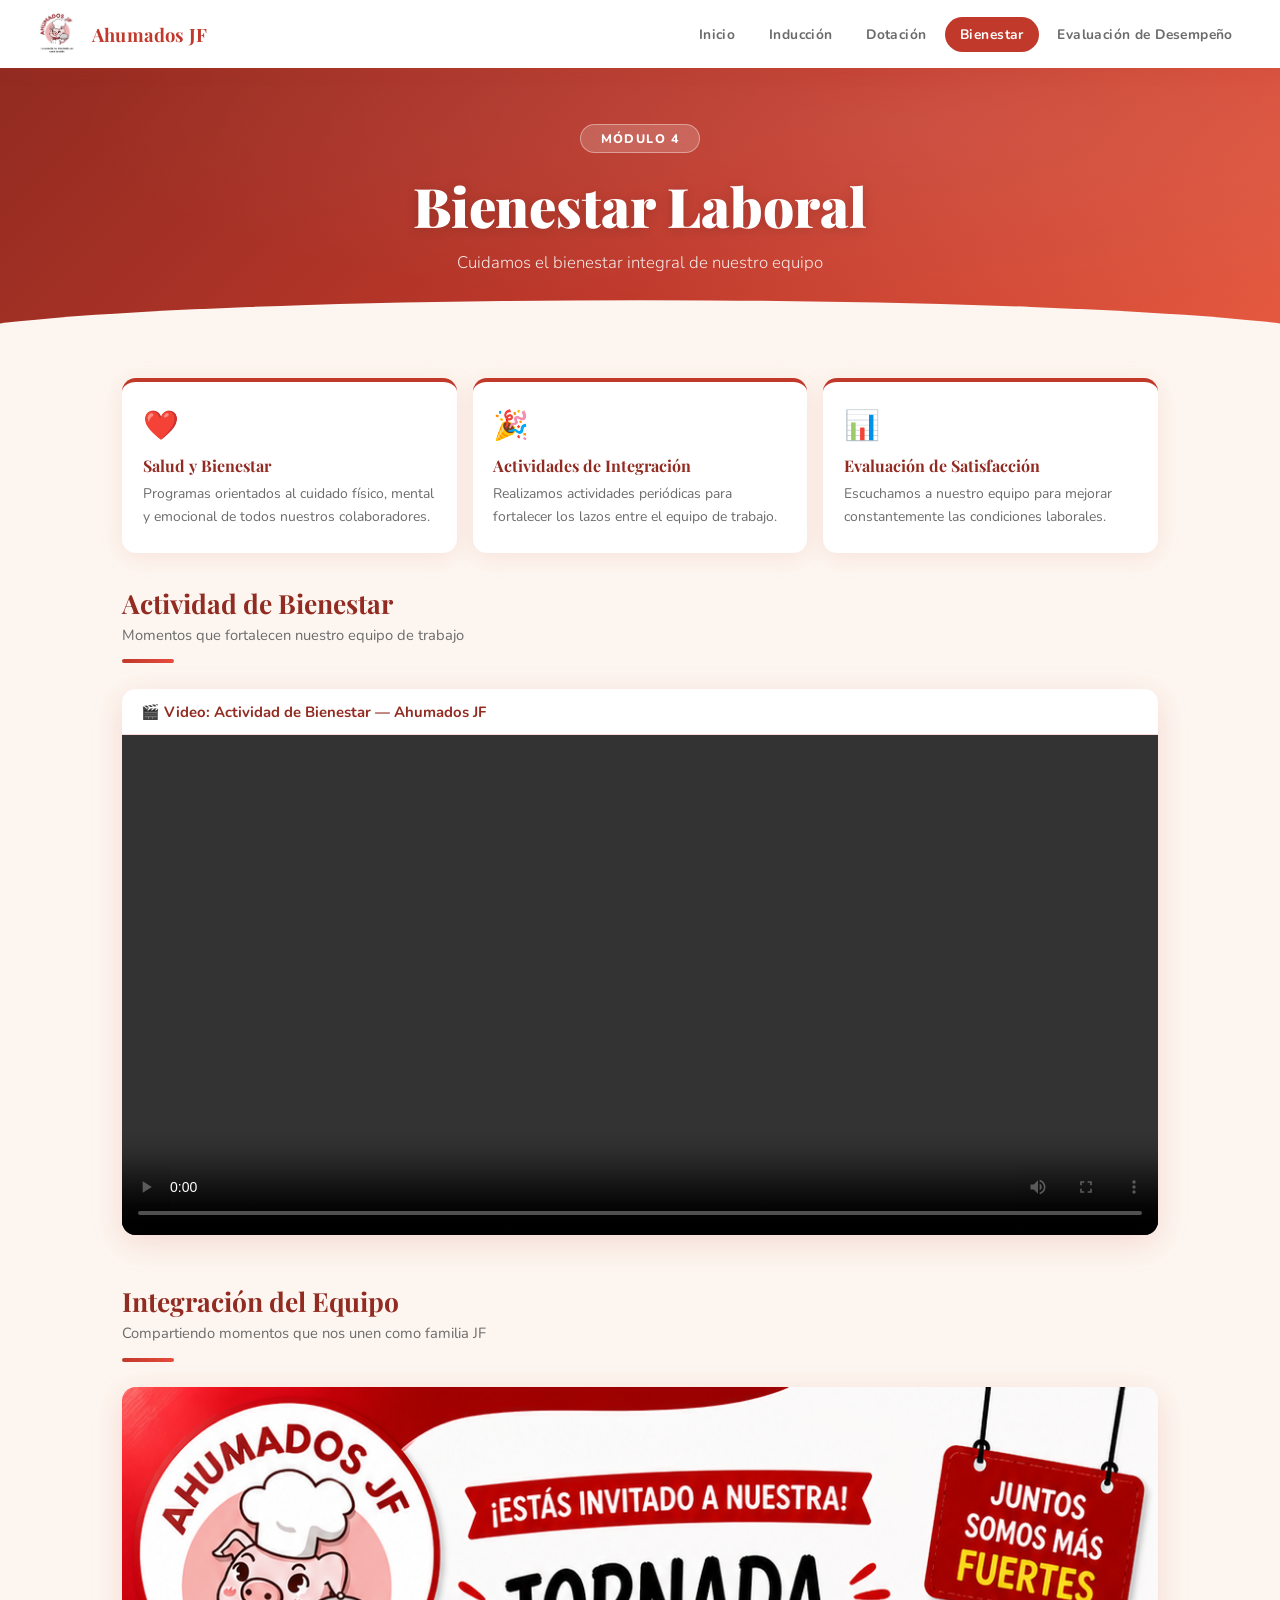
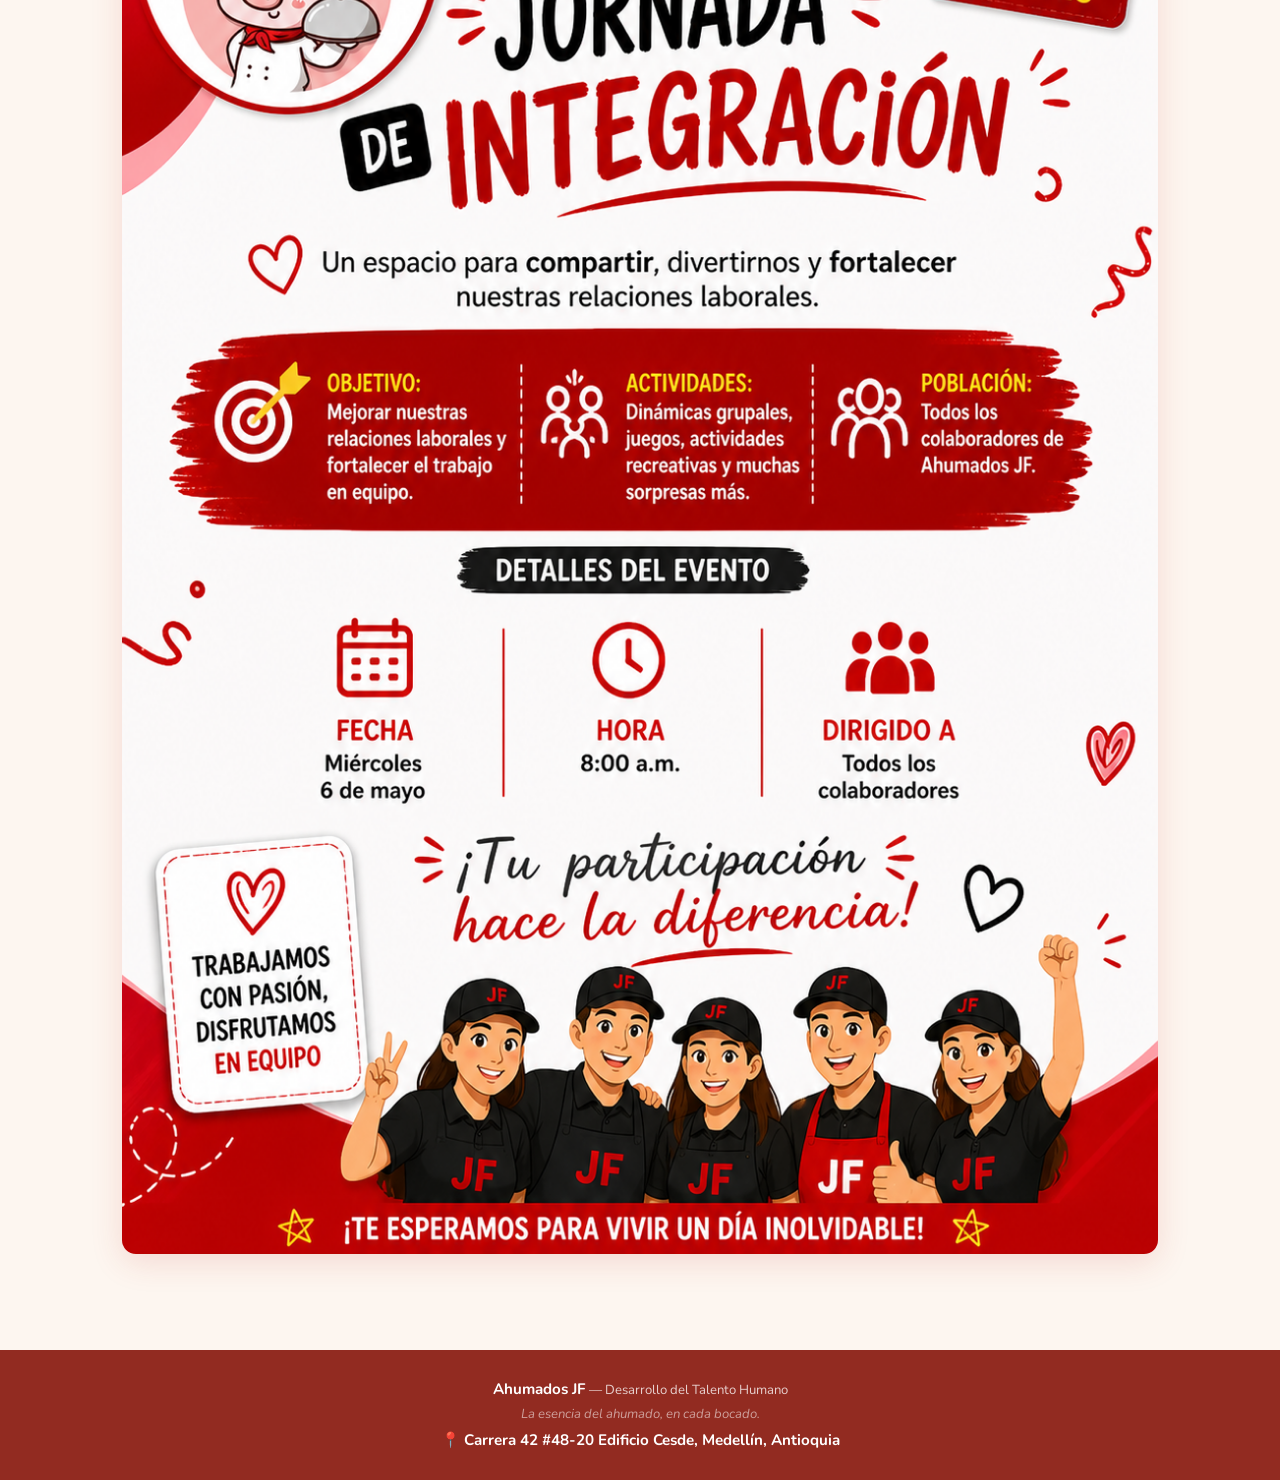
==== AhumadosJF/bienestar.html @ cb51c2c8 "first commit" ====
<!DOCTYPE html>
<html lang="es">
<head>
  <meta charset="UTF-8">
  <meta name="viewport" content="width=device-width, initial-scale=1.0">
  <title>Bienestar — Ahumados JF</title>
  <link rel="stylesheet" href="estilos.css">
</head>
<body>

<nav>
  <a class="nav-logo" href="inicio.html">
    <img src="[data-uri]" alt="Logo Ahumados JF">
    <span>Ahumados JF</span>
  </a>
  <div class="nav-links" id="navLinks">
    <a href="inicio.html" class="">Inicio</a>
    <a href="induccion.html" class="">Inducción</a>
    <a href="dotacion.html" class="">Dotación</a>
    <a href="bienestar.html" class="active">Bienestar</a>
    <a href="evaluacion.html" class="">Evaluación de Desempeño</a>
  </div>
  <button class="hamburger" onclick="document.getElementById('navLinks').classList.toggle('abierto')" aria-label="Menú">
    <span></span><span></span><span></span>
  </button>
</nav>

<div class="hero">
  <div class="hero-badge">Módulo 4</div>
  <h1>Bienestar Laboral</h1>
  <p>Cuidamos el bienestar integral de nuestro equipo</p>
</div>

<main class="contenido">

<div class="info-grid">
  <div class="info-card">
    <div class="icono">❤️</div>
    <h3>Salud y Bienestar</h3>
    <p>Programas orientados al cuidado físico, mental y emocional de todos nuestros colaboradores.</p>
  </div>
  <div class="info-card">
    <div class="icono">🎉</div>
    <h3>Actividades de Integración</h3>
    <p>Realizamos actividades periódicas para fortalecer los lazos entre el equipo de trabajo.</p>
  </div>
  <div class="info-card">
    <div class="icono">📊</div>
    <h3>Evaluación de Satisfacción</h3>
    <p>Escuchamos a nuestro equipo para mejorar constantemente las condiciones laborales.</p>
  </div>
</div>

<div class="bloque">
  <div class="sec-titulo">Actividad de Bienestar</div>
  <div class="sec-sub">Momentos que fortalecen nuestro equipo de trabajo</div>
  <div class="divisor"></div>
  <div class="video-envoltorio">
    <div class="video-etiqueta">🎬 Video: Actividad de Bienestar — Ahumados JF</div>
    <video controls preload="metadata">
      <source src="[data-uri]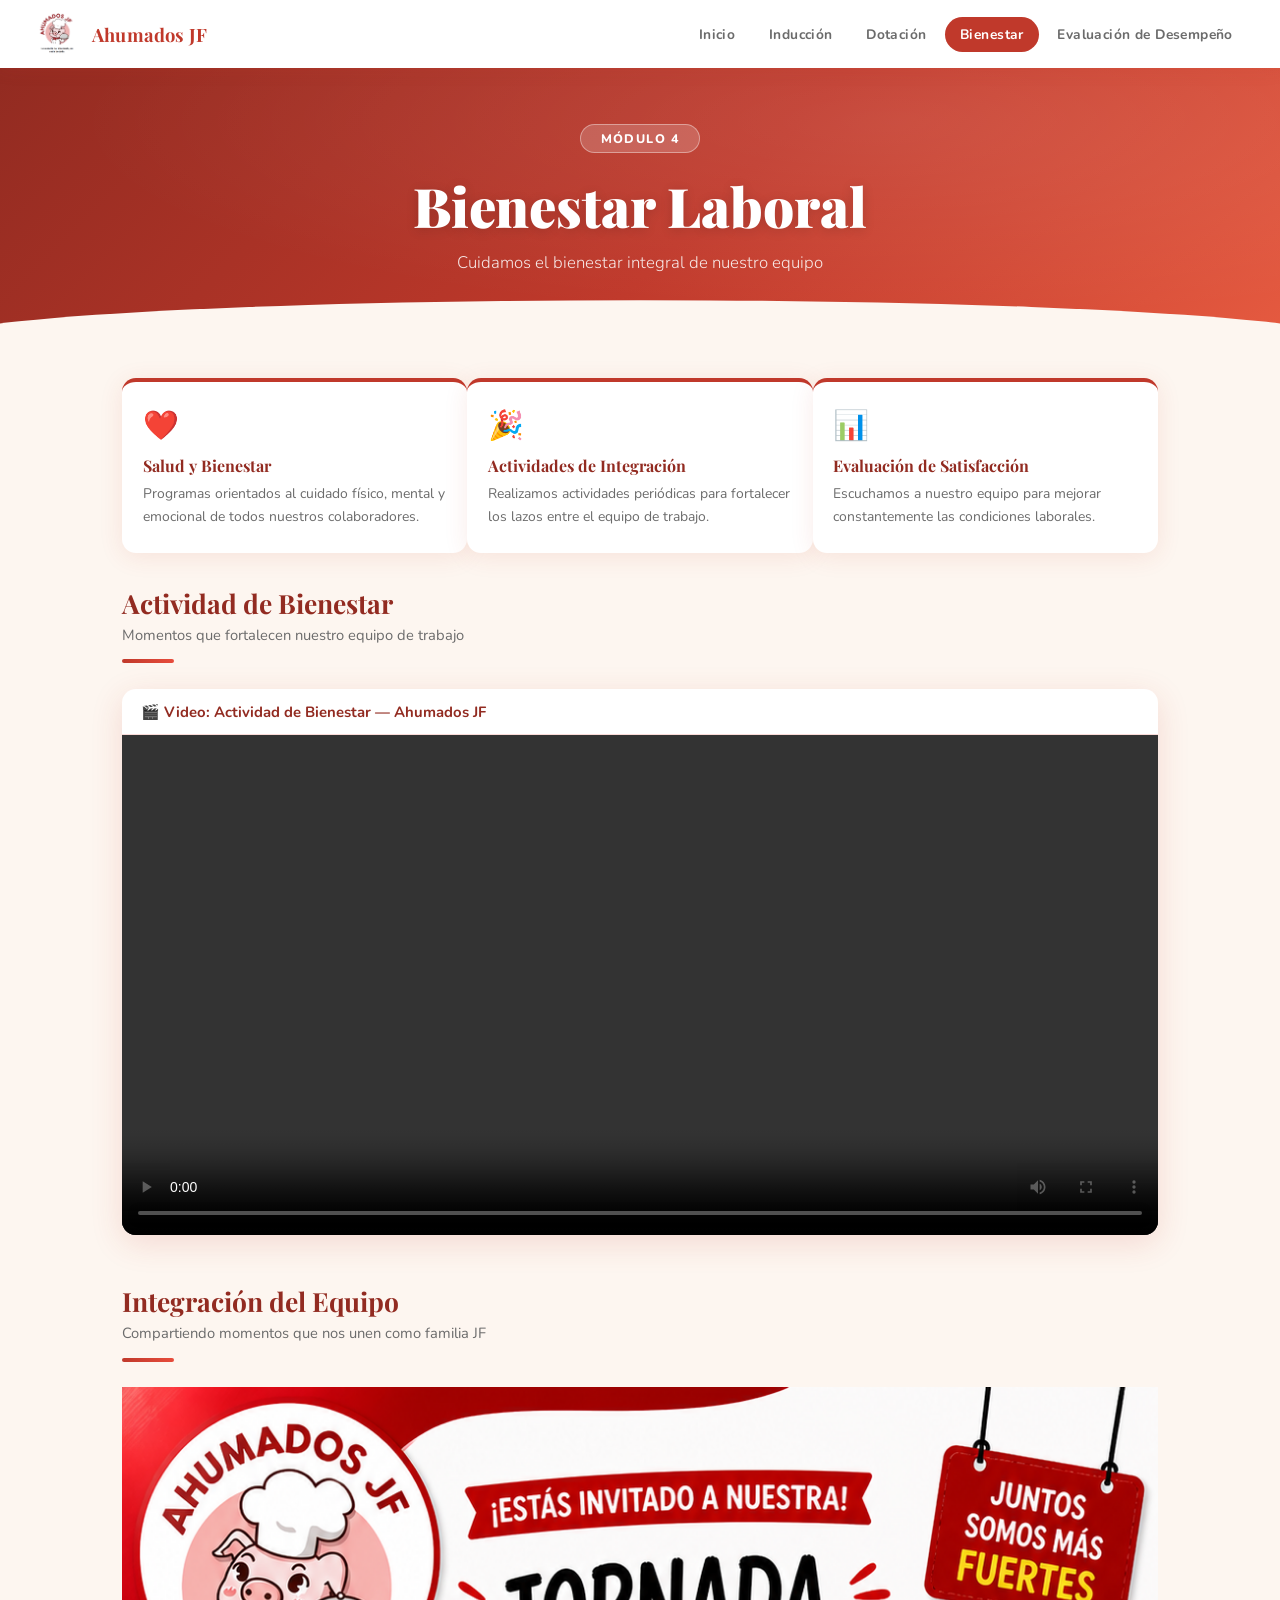
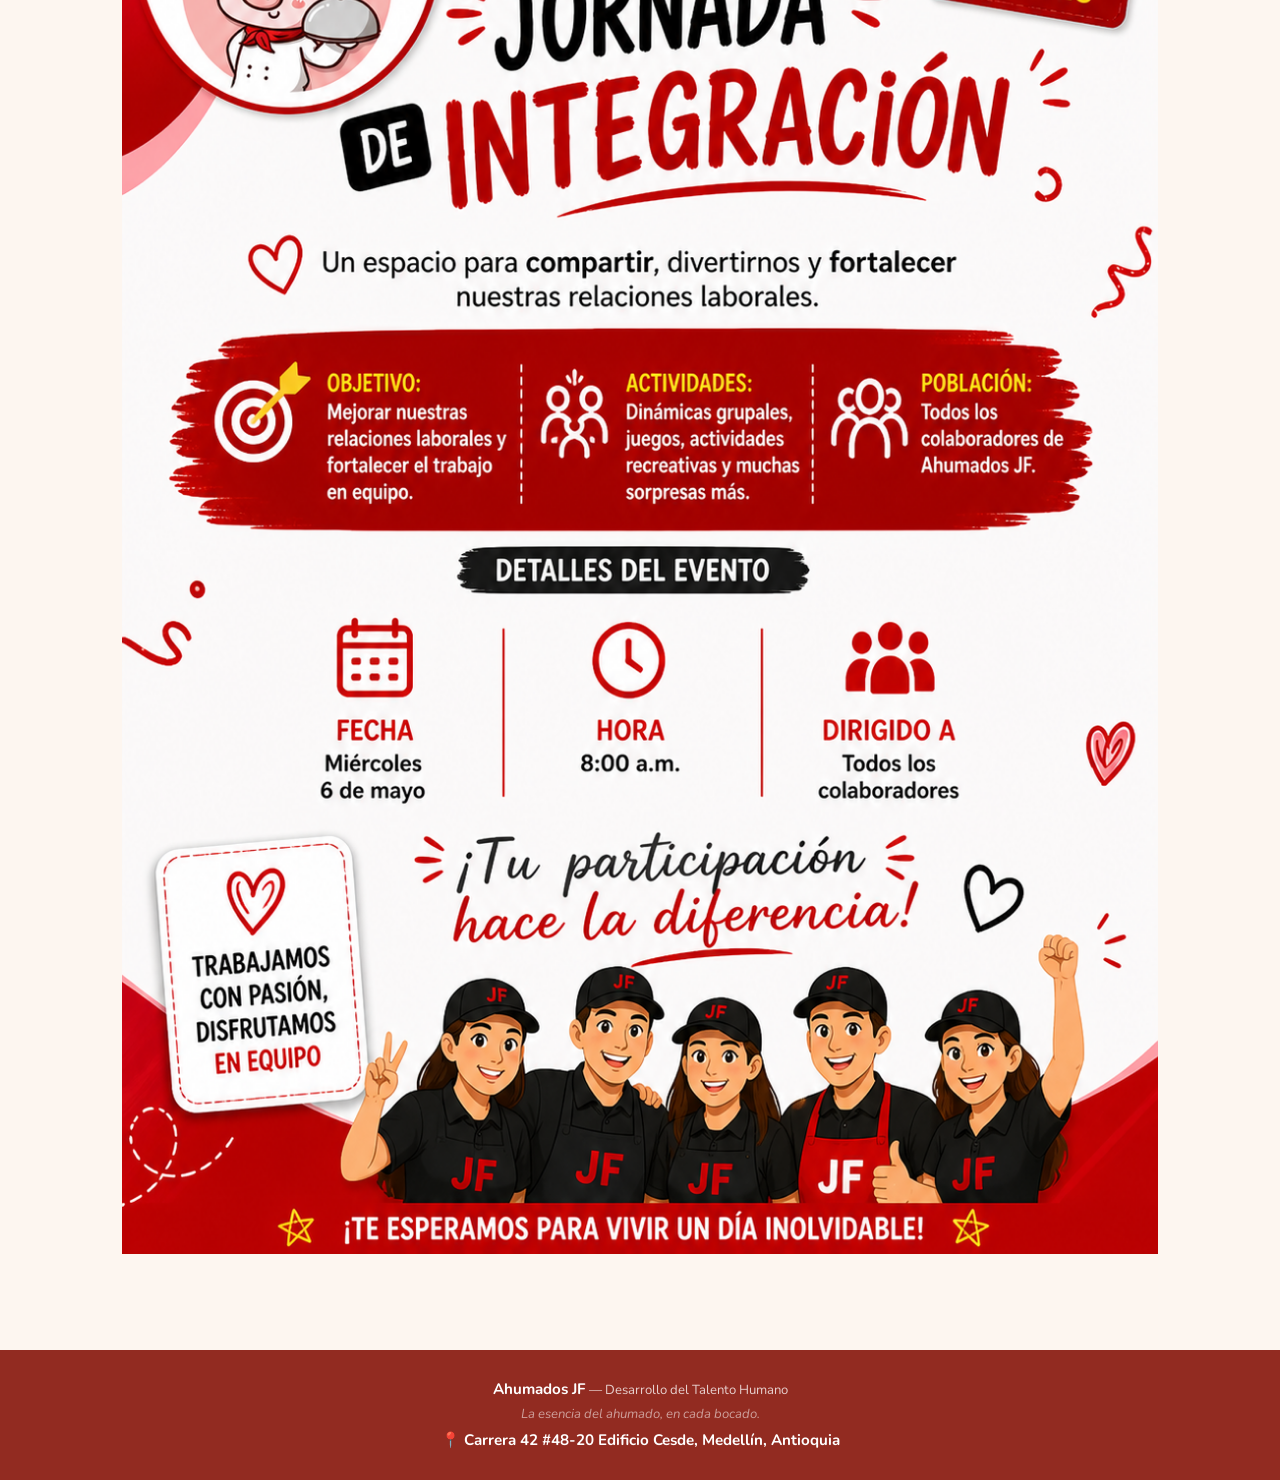
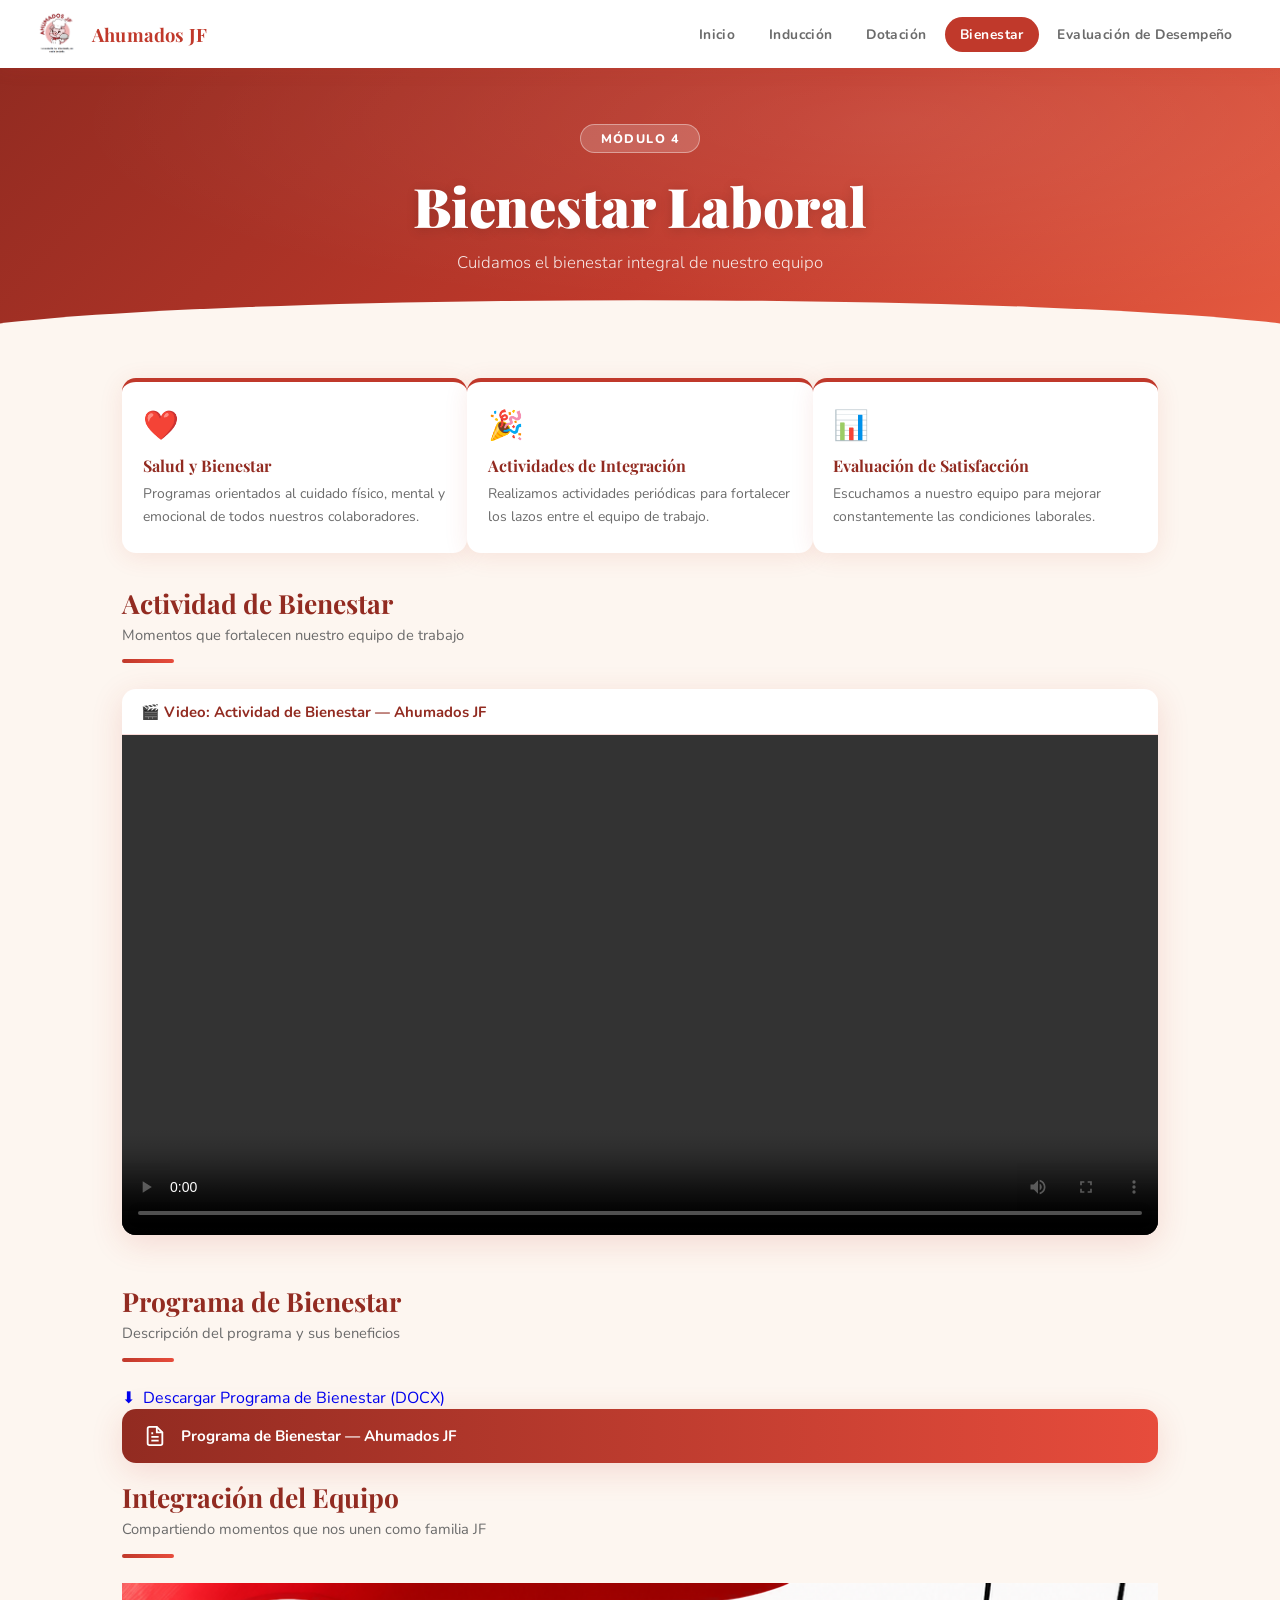
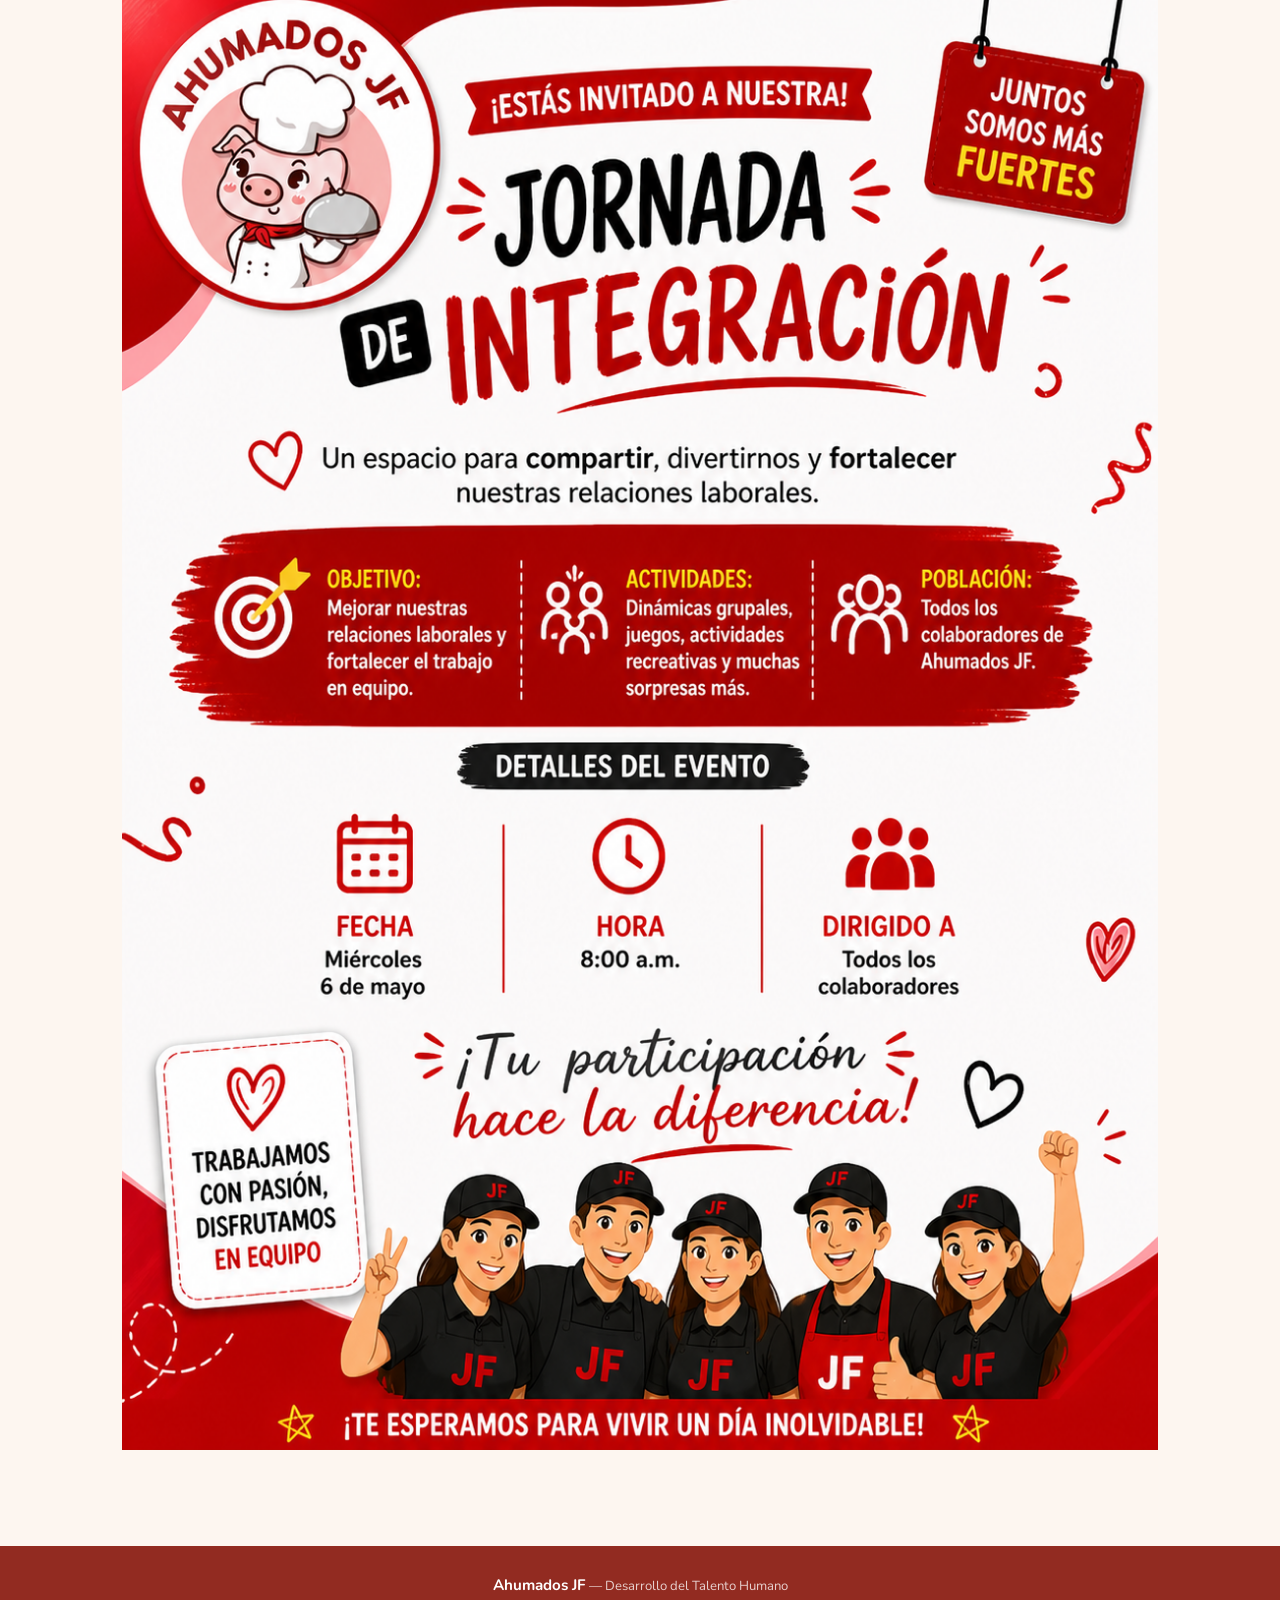
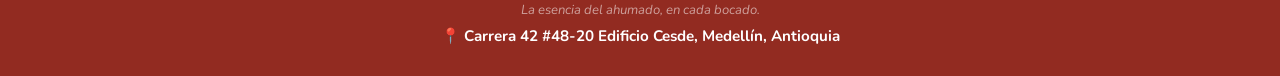
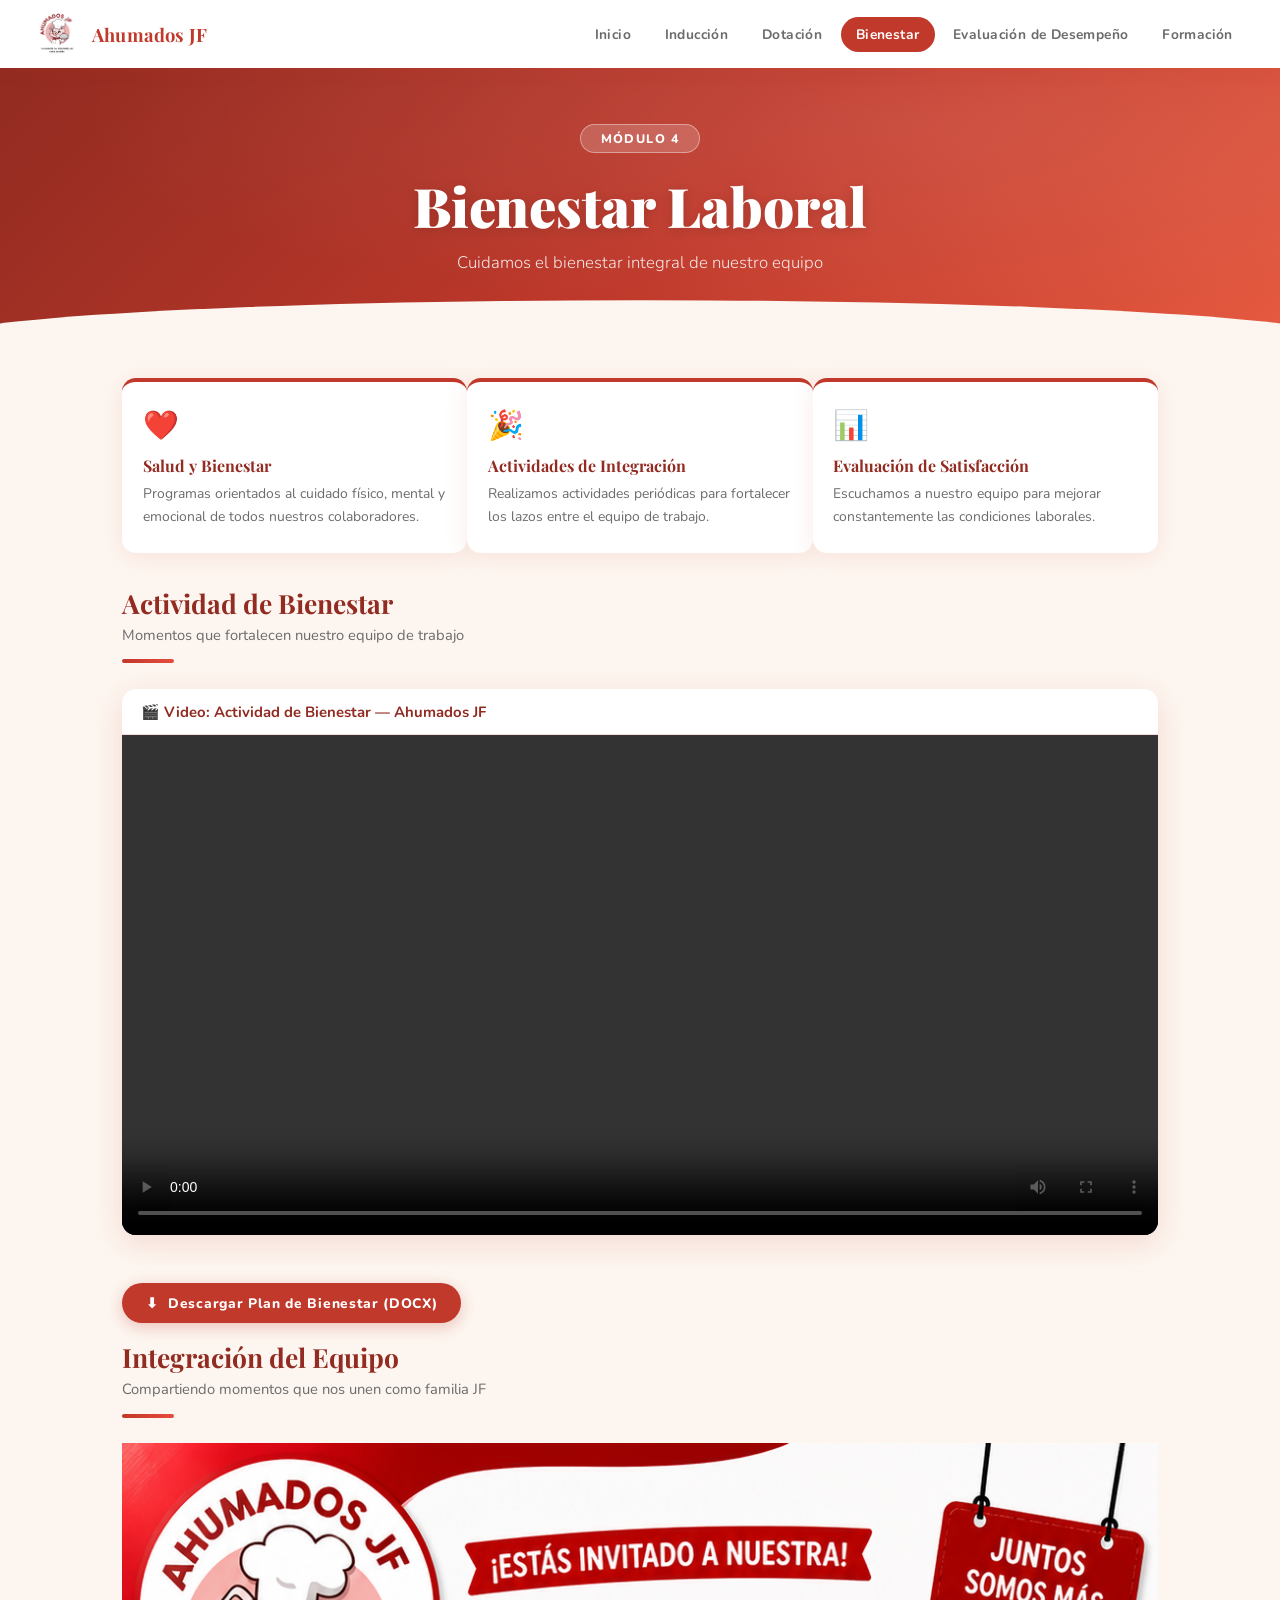
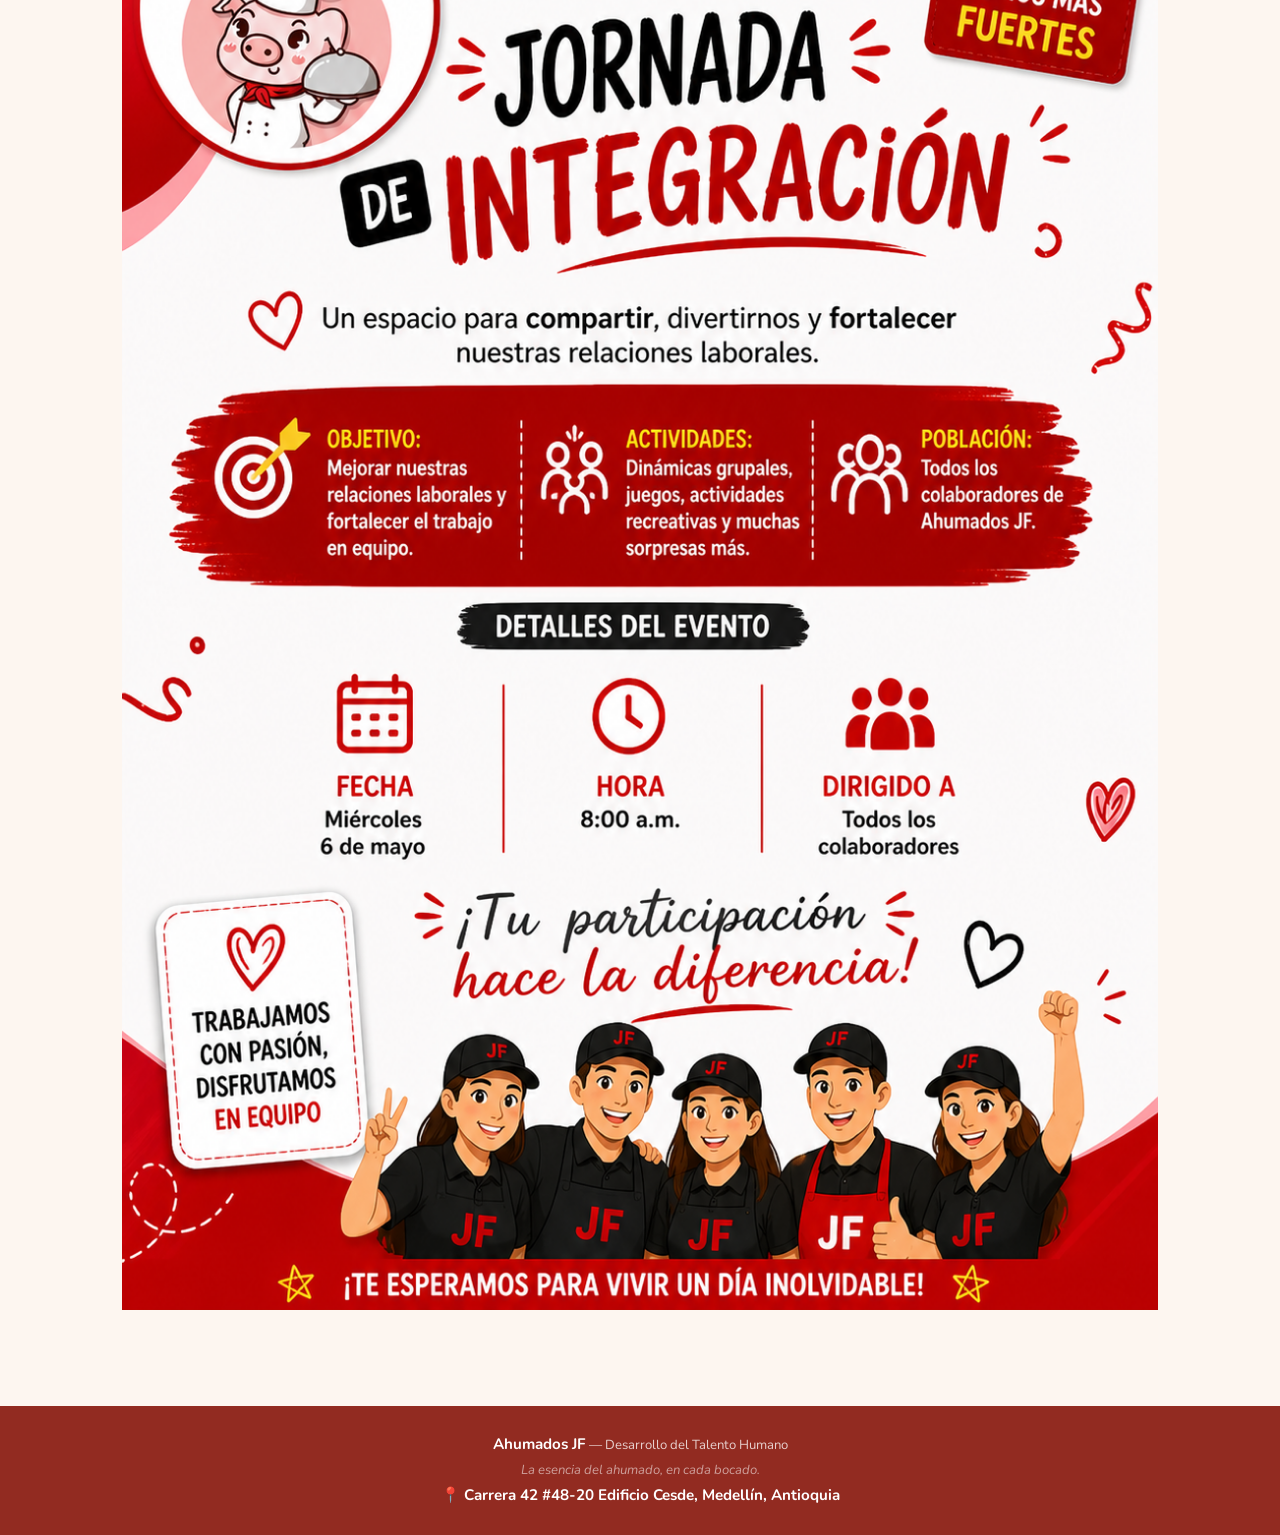
